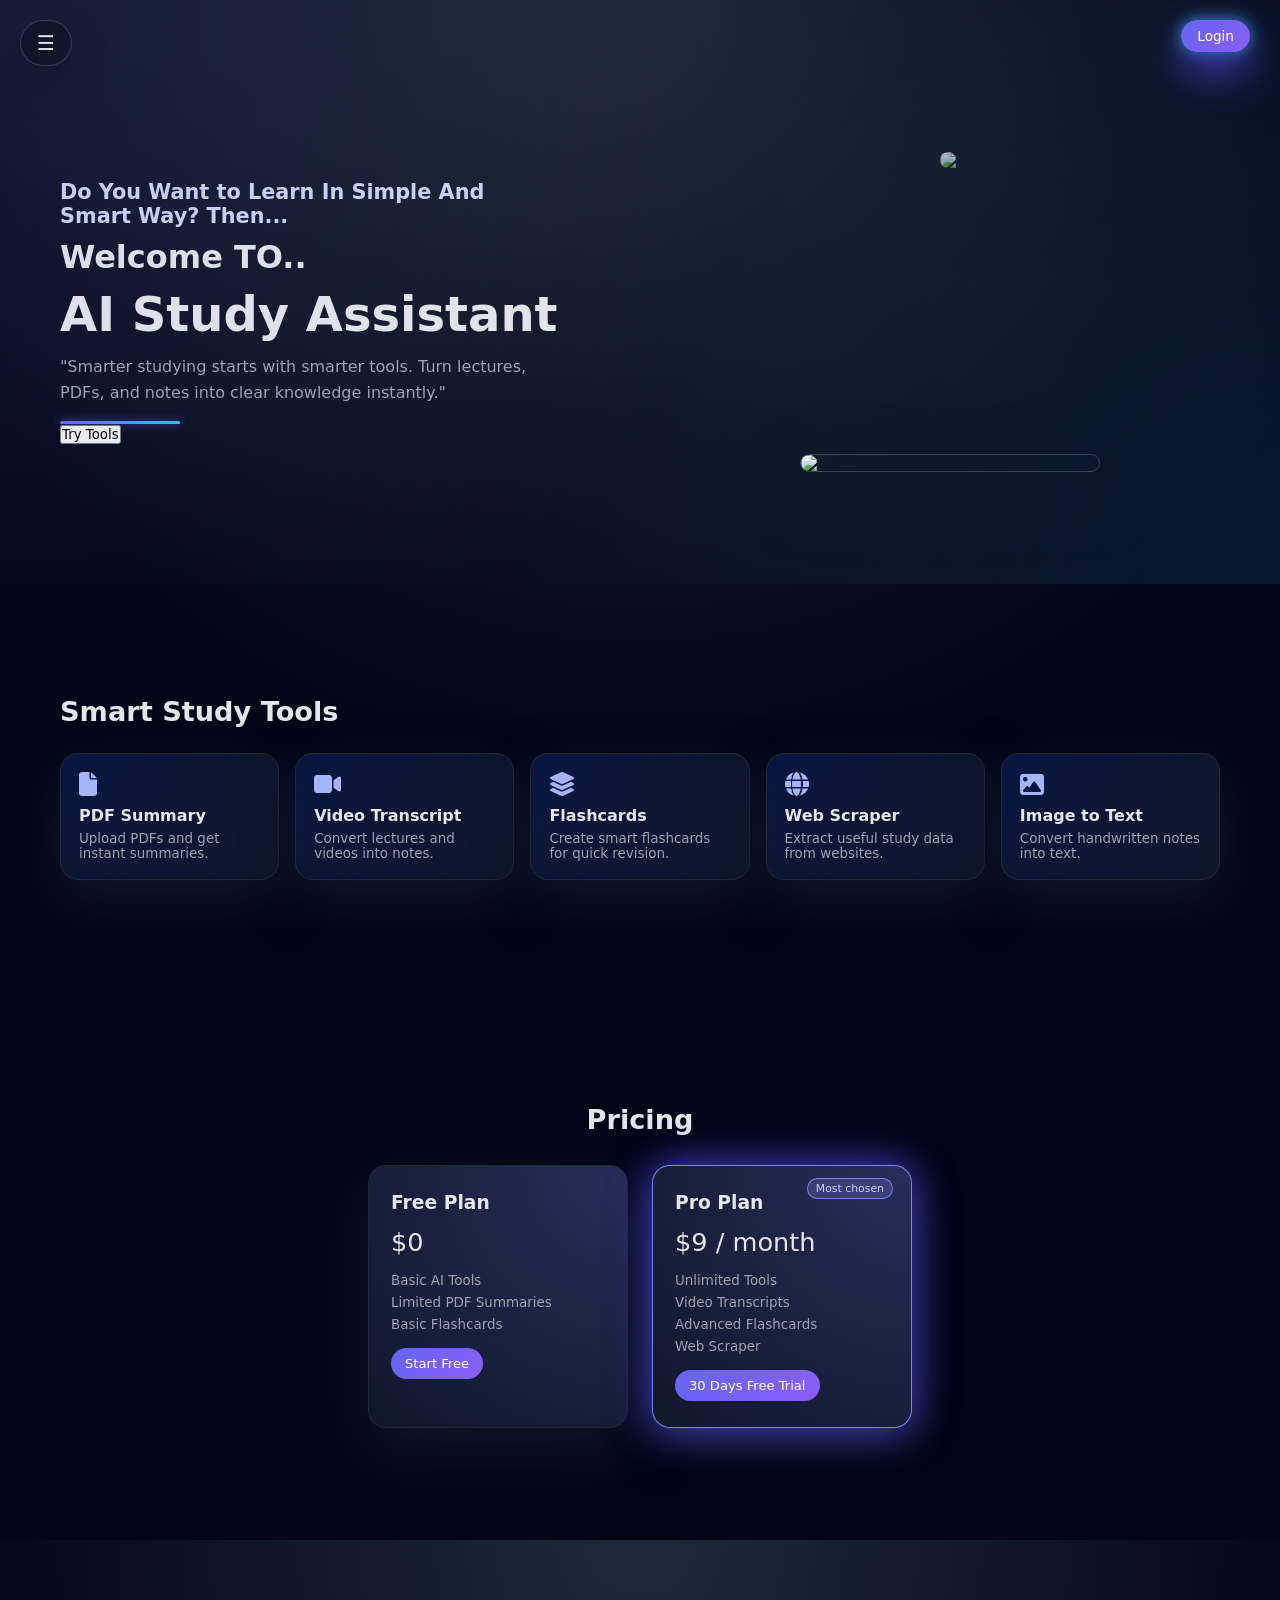
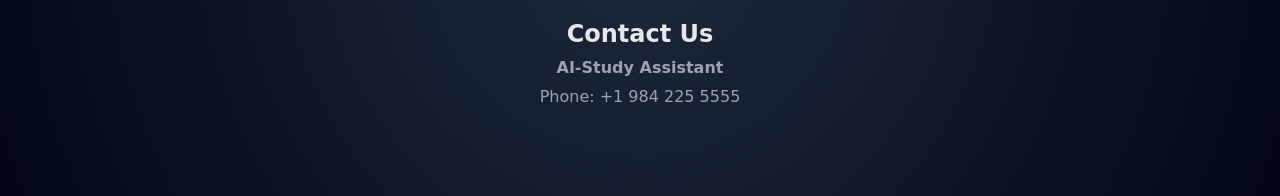
==== accounts/templates/web/Homepage/index.html @ a791ab69 "managing utube summarizer" ====
<!DOCTYPE html>
<html lang="en">
<head>

<meta charset="UTF-8">
<meta name="viewport" content="width=device-width, initial-scale=1.0">

<title>Study Assistant</title>

<link rel="stylesheet" href="style.css">

<link rel="stylesheet"
href="https://cdnjs.cloudflare.com/ajax/libs/font-awesome/6.5.0/css/all.min.css">

</head>

<body>

<!-- MENU BUTTON -->
<button class="menu-btn" onclick="toggleMenu()">☰</button>


<!-- SIDEBAR -->
<div id="sidebar" class="sidebar">

<h2>Study Assistant</h2>

<a href="#home">Home</a>
<a href="#features">Features</a>
<a href="#pricing">Pricing</a>
<a href="#contact">Contact</a>

</div>



<!-- LOGIN BUTTON -->
<div class="login-btn">
<button onclick="login()">Login</button>
</div>



<!-- HERO SECTION -->
<section id="home" class="hero">

<div class="container hero-flex">

<div class="hero-text">
<h3>Do You Want to Learn In Simple And Smart Way? Then...</h3>
<h2>Welcome TO..</h2>
<h1>AI Study Assistant</h1>

<p class="quote">
"Smarter studying starts with smarter tools.
Turn lectures, PDFs, and notes into clear knowledge instantly."
</p>

<div class="quote-line"></div>

<button class="try-btn" onclick="checkLogin()">Try Tools</button>

</div>


<div class="hero-images">

<img src="https://img.freepik.com/premium-photo/creative-light-bulb_1057389-16864.jpg"
class="img-back">

<img src="https://thumbs.dreamstime.com/b/glowing-digital-brain-circuits-data-streams-integration-ai-artificial-intelligence-human-cognition-dark-333004574.jpg"
class="img-front">

</div>

</div>

</section>



<!-- FEATURES -->
<section id="features" class="features">

<div class="container">

<h2>Smart Study Tools</h2>

<div class="features-grid">


<div class="feature-card" onclick="checkLogin()">

<i class="fa-solid fa-file"></i>

<h3>PDF Summary</h3>

<p>Upload PDFs and get instant summaries.</p>

</div>



<div class="feature-card" onclick="checkLogin()">

<i class="fa-solid fa-video"></i>

<h3>Video Transcript</h3>

<p>Convert lectures and videos into notes.</p>

</div>



<div class="feature-card" onclick="checkLogin()">

<i class="fa-solid fa-layer-group"></i>

<h3>Flashcards</h3>

<p>Create smart flashcards for quick revision.</p>

</div>



<div class="feature-card" onclick="checkLogin()">

<i class="fa-solid fa-globe"></i>

<h3>Web Scraper</h3>

<p>Extract useful study data from websites.</p>

</div>



<div class="feature-card" onclick="checkLogin()">

<i class="fa-solid fa-image"></i>

<h3>Image to Text</h3>

<p>Convert handwritten notes into text.</p>

</div>


</div>

</div>

</section>



<!-- PRICING -->
<section id="pricing" class="pricing">

<div class="container">

<h2>Pricing</h2>

<div class="pricing-grid">


<div class="price-card">

<h3>Free Plan</h3>

<p class="price">$0</p>

<ul>

<li>Basic AI Tools</li>
<li>Limited PDF Summaries</li>
<li>Basic Flashcards</li>

</ul>

<button onclick="checkLogin()">Start Free</button>

</div>



<div class="price-card popular">

<h3>Pro Plan</h3>

<p class="price">$9 / month</p>

<ul>

<li>Unlimited Tools</li>
<li>Video Transcripts</li>
<li>Advanced Flashcards</li>
<li>Web Scraper</li>

</ul>

<button onclick="checkLogin()">30 Days Free Trial</button>

</div>


</div>

</div>

</section>



<!-- CONTACT -->
<section id="contact" class="contact">

<h2>Contact Us</h2>

<p><strong>AI-Study Assistant</strong></p>

<p>Phone: +1 984 225 5555</p>

</section>


<script src="script.js"></script>
</body>
</html>
---- accounts/templates/web/Homepage/style.css ----
*{
margin:0;
padding:0;
box-sizing:border-box;
font-family:system-ui,-apple-system,BlinkMacSystemFont,"Segoe UI",sans-serif;
scroll-behavior:smooth;
}

/* GLOBAL BACKGROUND */

body{
min-height:100vh;
background:
radial-gradient(circle at top,#1f2937 0,#020617 40%),
radial-gradient(circle at bottom,#0f172a 0,#020617 55%);
color:#e5e7eb;
}


/* CONTAINER */

.container{
max-width:1200px;
margin:auto;
padding:32px 20px;
}


/* MENU BUTTON */

.menu-btn{
position:fixed;
top:20px;
left:20px;
font-size:20px;
background:rgba(15,23,42,0.95);
border:1px solid rgba(55,65,81,0.95);
padding:10px 16px;
border-radius:999px;
color:#e5e7eb;
cursor:pointer;
z-index:1001;
box-shadow:0 16px 32px rgba(15,23,42,0.95);
transition:all .2s;
}

.menu-btn:hover{
background:rgba(15,23,42,1);
border-color:rgba(129,140,248,0.95);
transform:translateY(-2px);
box-shadow:
0 0 20px rgba(79,70,229,0.9),
0 18px 40px rgba(15,23,42,1);
}


/* SIDEBAR */

.sidebar{
position:fixed;
top:0;
left:-260px;
width:260px;
height:100%;
background:
radial-gradient(circle at top left,rgba(129,140,248,0.32),transparent 55%),
radial-gradient(circle at bottom,rgba(15,23,42,1),#020617 60%);
border-right:1px solid rgba(31,41,55,0.95);
padding-top:80px;
padding-inline:16px;
transition:left .35s;
z-index:1000;
}

.sidebar.show{
left:0;
}

.sidebar h2{
margin-bottom:26px;
font-size:1rem;
letter-spacing:.08em;
text-transform:uppercase;
color:#9ca3af;
}

.sidebar a{
display:block;
padding:10px 12px;
margin-bottom:6px;
color:#9ca3af;
text-decoration:none;
font-size:.9rem;
border-radius:999px;
background:rgba(15,23,42,0.95);
transition:all .2s;
}

.sidebar a:hover{
background:
radial-gradient(circle at top left,rgba(129,140,248,0.32),rgba(15,23,42,1));
border:1px solid rgba(99,102,241,.9);
color:#e5e7eb;
transform:translateY(-1px);
}


/* LOGIN BUTTON */

.login-btn{
position:fixed;
top:20px;
right:30px;
z-index:1001;
}

.login-btn button{
background:linear-gradient(135deg,#6366f1,#8b5cf6);
border:none;
padding:8px 16px;
border-radius:999px;
color:white;
cursor:pointer;
font-size:.85rem;
box-shadow:
0 18px 44px rgba(79,70,229,.95),
0 0 16px rgba(56,189,248,.8);
transition:.2s;
}

.login-btn button:hover{
transform:translateY(-2px);
}


/* HERO SECTION */

.hero{
padding:120px 20px 80px;
position:relative;
overflow:hidden;
}

.hero::before{
content:"";
position:absolute;
inset:0;
background:
radial-gradient(circle at top left,rgba(129,140,248,.2),transparent 55%),
radial-gradient(circle at bottom right,rgba(56,189,248,.16),transparent 55%);
opacity:.65;
pointer-events:none;
}

.hero-flex{
display:flex;
align-items:center;
justify-content:space-between;
gap:40px;
flex-wrap:wrap;
}

.hero-text{
max-width:500px;
}

.hero h1{
font-size:3rem;
margin-bottom:12px;
}

.hero h2{
font-size:2rem;
margin-bottom:10px;
}

.hero h3{
font-size:1.3rem;
margin-bottom:10px;
color:#cbd5f5;
}

.quote{
font-size:1rem;
color:#9ca3af;
line-height:1.6;
margin-top:10px;
}

.quote-line{
width:120px;
height:3px;
margin-top:15px;
border-radius:10px;
background:linear-gradient(90deg,#6366f1,#38bdf8);
box-shadow:0 0 10px rgba(99,102,241,0.8);
}


/* HERO IMAGES */

.hero-images{
position:relative;
width:420px;
height:320px;
}

.img-back{
position:absolute;
top:0;
right:20px;
width:260px;
border-radius:18px;
opacity:.7;
filter:blur(.5px);
}

.img-front{
position:absolute;
bottom:0;
left:0;
width:300px;
border-radius:18px;
border:1px solid rgba(148,163,184,.3);
box-shadow:0 22px 60px rgba(15,23,42,1);
}


/* FEATURES */

.features{
padding:80px 20px;
}

.features h2{
font-size:1.7rem;
margin-bottom:26px;
}

.features-grid{
display:grid;
grid-template-columns:repeat(auto-fit,minmax(210px,1fr));
gap:16px;
}

.feature-card{
background:
radial-gradient(circle at top left,rgba(30,64,175,.28),rgba(15,23,42,1));
border-radius:18px;
border:1px solid rgba(31,41,55,.98);
padding:18px;
box-shadow:0 18px 50px rgba(15,23,42,1);
cursor:pointer;
transition:.25s;
}

.feature-card:hover{
transform:translateY(-6px) scale(1.02);
border-color:rgba(129,140,248,.95);
box-shadow:
0 18px 48px rgba(30,64,175,1),
0 0 18px rgba(99,102,241,.9);
}

.feature-card i{
font-size:1.5rem;
margin-bottom:10px;
color:#a5b4fc;
}

.feature-card h3{
font-size:1rem;
margin-bottom:6px;
}

.feature-card p{
font-size:.84rem;
color:#9ca3af;
}


/* PRICING */

.pricing{
padding:80px 20px;
text-align:center;
}

.pricing h2{
font-size:1.7rem;
margin-bottom:30px;
}

.pricing-grid{
display:flex;
justify-content:center;
gap:24px;
flex-wrap:wrap;
}

.price-card{
background:
radial-gradient(circle at top right,rgba(129,140,248,.3),rgba(15,23,42,1));
border-radius:18px;
border:1px solid rgba(31,41,55,.98);
padding:26px 22px;
width:260px;
box-shadow:0 22px 60px rgba(15,23,42,.95);
text-align:left;
}

.price-card .price{
font-size:1.6rem;
margin:14px 0;
}

.price-card ul{
list-style:none;
margin:16px 0;
font-size:.84rem;
color:#9ca3af;
}

.price-card li{
margin:7px 0;
}

.price-card button{
background:linear-gradient(135deg,#6366f1,#8b5cf6);
border:none;
padding:8px 14px;
border-radius:999px;
color:white;
cursor:pointer;
font-size:.82rem;
}


/* POPULAR PLAN */

.price-card.popular{
border-color:rgba(129,140,248,.95);
box-shadow:
0 0 40px rgba(79,70,229,.9),
0 18px 44px rgba(15,23,42,1);
position:relative;
}

.price-card.popular::before{
content:"Most chosen";
position:absolute;
top:12px;
right:18px;
font-size:.68rem;
padding:3px 8px;
border-radius:999px;
background:rgba(129,140,248,.22);
border:1px solid rgba(129,140,248,.9);
color:#c7d2fe;
}


/* MOBILE RESPONSIVE */

@media(max-width:768px){

.hero{
padding-top:110px;
text-align:center;
}

.hero-flex{
flex-direction:column;
}

.hero-text{
text-align:center;
}

.hero-images{
width:100%;
height:260px;
}

.hero h1{
font-size:2rem;
}

}




.contact{
padding:80px 20px;
text-align:center;
background:radial-gradient(circle at top,#1e293b,#020617);
}

.contact p{
margin:10px 0;
font-size:1rem;
color:#9ca3af;
}

.contact i{
color:#6366f1;
margin-right:8px;
}
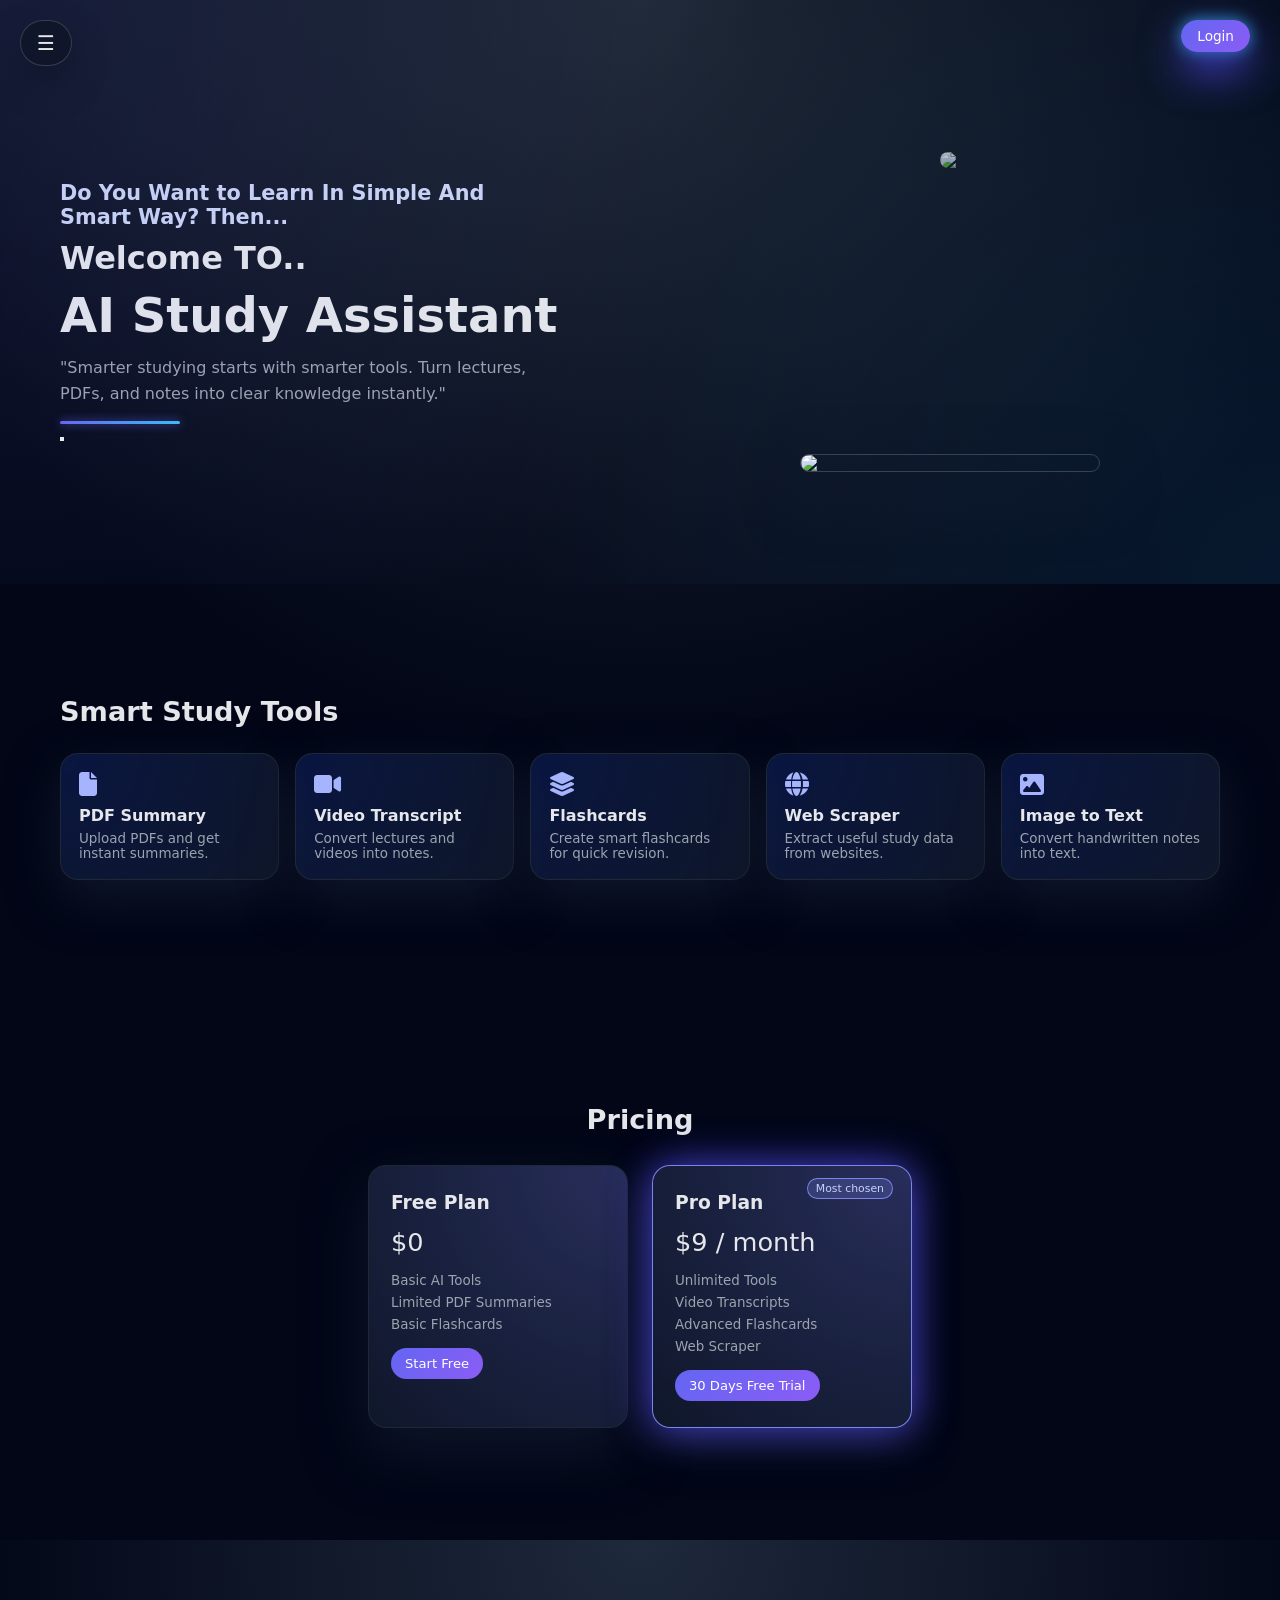
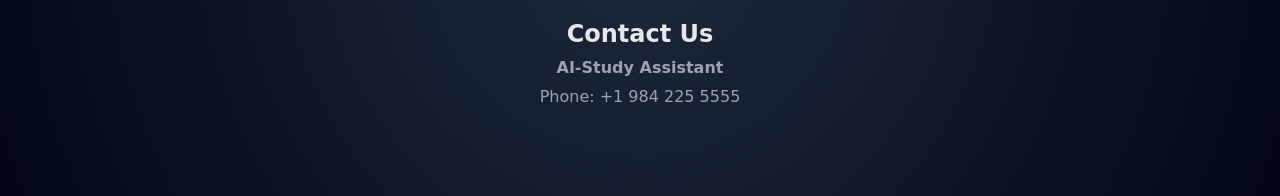
==== commit 5402ae61: "hello" ====
--- a/accounts/templates/web/Homepage/index.html
+++ b/accounts/templates/web/Homepage/index.html
@@ -58,10 +58,9 @@
 
 <div class="quote-line"></div>
 
-<button class="try-btn" onclick="checkLogin()">Try Tools</button>
-
-</div>
-
+<button class="try-btn" onclick="checkLogin()"></button>
+
+</div>
 
 <div class="hero-images">
 
